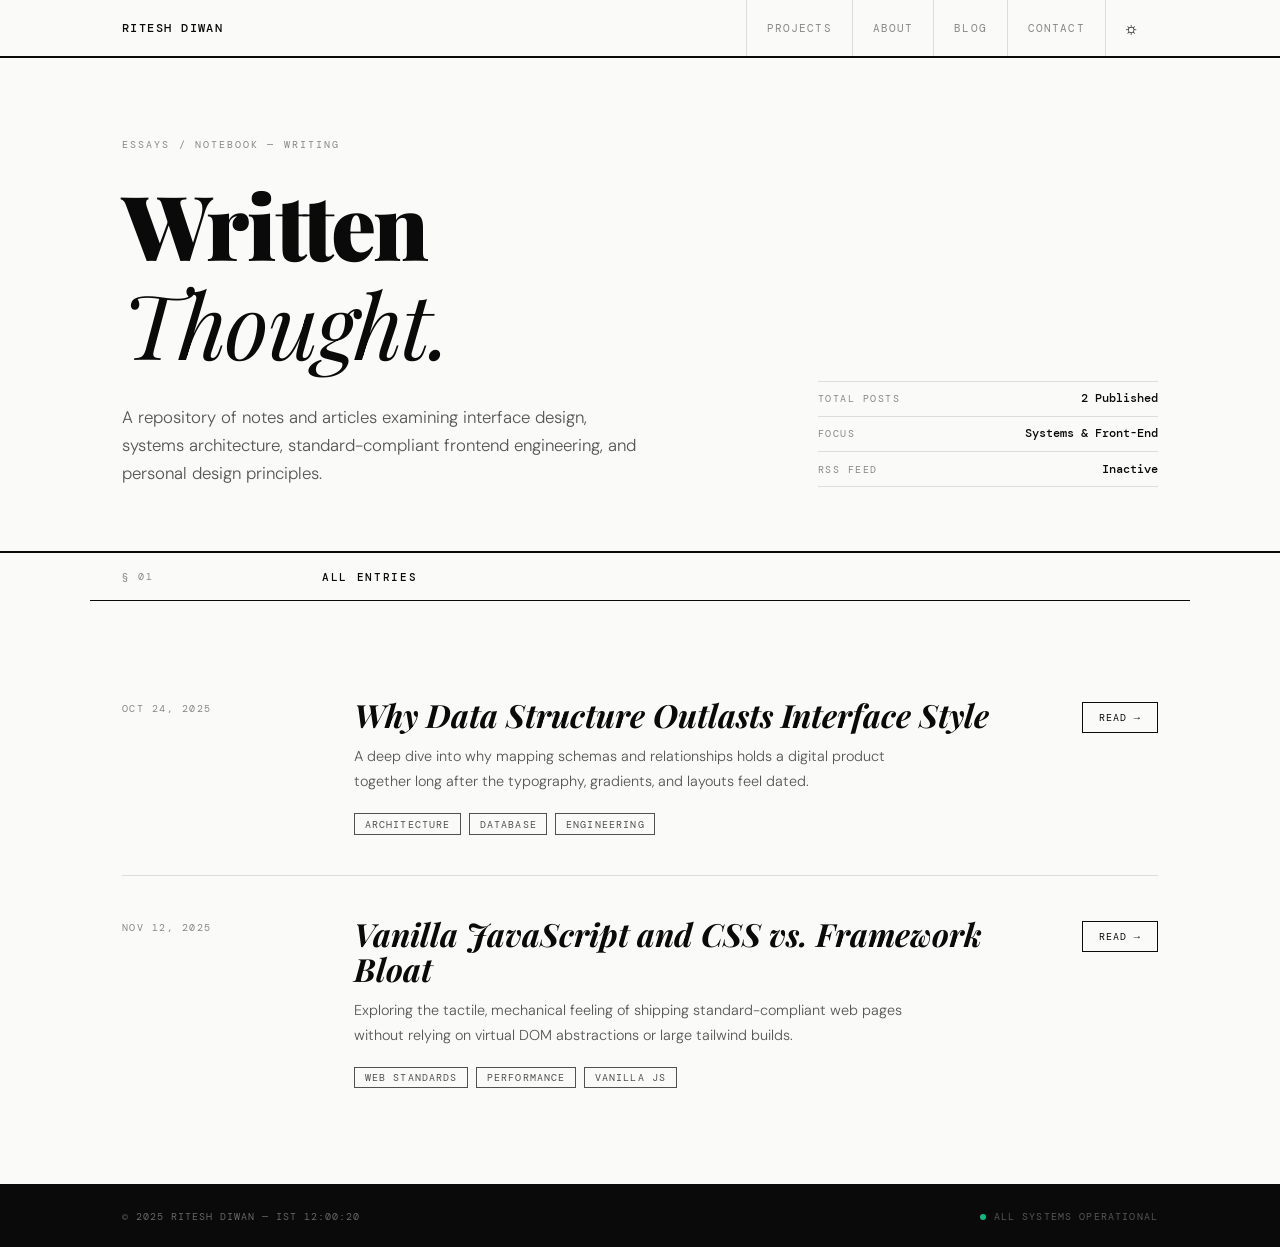
==== blog.html @ bdffebc2 "antigraity changes" ====
<!DOCTYPE html>
<html lang="en">
<head>
    <meta charset="UTF-8">
    <meta name="viewport" content="width=device-width, initial-scale=1.0">
    <title>Ritesh Diwan — Blog</title>
    <link rel="preconnect" href="https://fonts.googleapis.com">
    <link href="https://fonts.googleapis.com/css2?family=DM+Mono:ital,wght@0,300;0,400;0,500;1,300;1,400&family=Playfair+Display:ital,wght@0,400;0,700;0,900;1,400;1,700;1,900&family=DM+Sans:wght@300;400;500&display=swap" rel="stylesheet">
    <style>
        *, *::before, *::after { box-sizing: border-box; margin: 0; padding: 0; }

        :root {
            /* Colors */
            --black: #0a0a0a;
            --white: #fafaf8;
            --grey: #888;
            --light-grey: #ddd;
            --accent: #ff6600;
            --text-main: #0a0a0a;
            --text-muted: #555;
            --header-bg: #fafaf8;
            
            /* Fonts */
            --mono: 'DM Mono', monospace;
            --serif: 'Playfair Display', serif;
            --sans: 'DM Sans', sans-serif;
        }

        body.dark {
            --black: #f0ede8;
            --white: #111110;
            --grey: #666;
            --light-grey: #2a2a2a;
            --accent: #ff6600;
            --text-main: #f0ede8;
            --text-muted: #999;
            --header-bg: #111110;
        }

        html { font-size: 16px; scroll-behavior: smooth; }

        body {
            font-family: var(--sans);
            background: var(--white);
            color: var(--text-main);
            -webkit-font-smoothing: antialiased;
            overflow-x: hidden;
            transition: background-color 0.4s ease, color 0.4s ease;
        }

        header, section, .blog-row, .theme-btn, nav a, .contact-link-row {
            transition: border-color 0.4s ease, background-color 0.4s ease, color 0.4s ease;
        }

        /* HEADER */
        header {
            border-bottom: 2px solid var(--text-main);
            position: sticky;
            top: 0;
            background: var(--header-bg);
            z-index: 100;
        }

        .header-inner {
            max-width: 1100px;
            margin: 0 auto;
            padding: 0 2rem;
            display: grid;
            grid-template-columns: 1fr auto;
            align-items: center;
            height: 56px;
        }

        .site-name {
            font-family: var(--mono);
            font-size: 0.75rem;
            font-weight: 500;
            letter-spacing: 0.12em;
            text-transform: uppercase;
            color: var(--text-main);
            text-decoration: none;
        }

        nav { display: flex; align-items: center; gap: 0; }

        nav a, .theme-btn {
            font-family: var(--mono);
            font-size: 0.7rem;
            letter-spacing: 0.1em;
            text-transform: uppercase;
            color: var(--grey);
            text-decoration: none;
            padding: 0 1.25rem;
            height: 56px;
            display: flex;
            align-items: center;
            border-left: 1px solid var(--light-grey);
            cursor: pointer;
            background: none;
            border-top: none; border-right: none; border-bottom: none;
        }

        nav a:hover, .theme-btn:hover { 
            color: var(--text-main); 
            background: var(--light-grey); 
            opacity: 0.8;
        }

        .theme-btn {
            font-size: 1.1rem;
            color: var(--text-main);
            font-weight: bold;
            transition: transform 0.1s ease;
        }

        .theme-btn:active {
            transform: translateY(2px);
        }

        /* HERO */
        .hero {
            border-bottom: 2px solid var(--text-main);
            padding: 5rem 0 4rem;
        }

        .hero-inner {
            max-width: 1100px;
            margin: 0 auto;
            padding: 0 2rem;
            display: grid;
            grid-template-columns: 1fr 340px;
            gap: 4rem;
            align-items: end;
        }

        .hero-label {
            font-family: var(--mono);
            font-size: 0.65rem;
            letter-spacing: 0.2em;
            text-transform: uppercase;
            color: var(--grey);
            margin-bottom: 1.5rem;
        }

        .hero-name {
            font-family: var(--serif);
            font-size: clamp(3.5rem, 7vw, 6.5rem);
            font-weight: 900;
            line-height: 1.1;
            letter-spacing: -0.02em;
            position: relative;
            display: inline-block;
        }

        .hero-name em { font-style: italic; font-weight: 400; }

        .highlight-box {
            position: absolute;
            background-color: var(--accent);
            z-index: -1;
            left: -0.05em;
            height: 0.9em;
            animation: scannerLoop 6s infinite cubic-bezier(0.65, 0, 0.35, 1);
        }

        @keyframes scannerLoop {
            0%, 5% { width: 0; top: 0.1em; }
            10%, 40% { width: 102%; top: 0.1em; }
            45% { width: 0; top: 0.1em; left: -0.05em; }
            50% { width: 0; top: 1.15em; left: -0.05em; }
            55%, 90% { width: 105%; top: 1.15em; }
            95%, 100% { width: 0; top: 1.15em; }
        }

        .hero-tagline {
            margin-top: 2rem;
            font-size: 1.05rem;
            font-weight: 300;
            line-height: 1.65;
            color: var(--text-muted);
            max-width: 520px;
        }

        .hero-meta-row {
            display: flex;
            justify-content: space-between;
            align-items: baseline;
            padding: 0.6rem 0;
            border-top: 1px solid var(--light-grey);
        }

        .hero-meta-row:last-child { border-bottom: 1px solid var(--light-grey); }

        .meta-label {
            font-family: var(--mono);
            font-size: 0.62rem;
            letter-spacing: 0.15em;
            text-transform: uppercase;
            color: var(--grey);
        }

        .meta-value {
            font-family: var(--mono);
            font-size: 0.72rem;
            font-weight: 500;
        }

        /* SECTION STRUCTURE */
        section { border-bottom: 2px solid var(--text-main); }

        .section-header {
            max-width: 1100px;
            margin: 0 auto;
            padding: 0 2rem;
            display: grid;
            grid-template-columns: 200px 1fr;
            align-items: center;
            height: 48px;
            border-bottom: 1px solid var(--text-main);
        }

        .section-index {
            font-family: var(--mono);
            font-size: 0.62rem;
            letter-spacing: 0.2em;
            text-transform: uppercase;
            color: var(--grey);
        }

        .section-title-label {
            font-family: var(--mono);
            font-size: 0.7rem;
            letter-spacing: 0.15em;
            text-transform: uppercase;
            font-weight: 500;
        }

        .section-body {
            max-width: 1100px;
            margin: 0 auto;
            padding: 3.5rem 2rem;
        }

        /* BLOG LIST */
        .blog-row {
            display: grid;
            grid-template-columns: 200px 1fr auto;
            gap: 2rem;
            align-items: start;
            padding: 2.5rem 0;
            border-bottom: 1px solid var(--light-grey);
            text-decoration: none;
            color: inherit;
        }

        .blog-row:last-child { border-bottom: none; }

        .blog-row:hover .blog-name {
            color: var(--accent);
        }

        .blog-date {
            font-family: var(--mono);
            font-size: 0.62rem;
            letter-spacing: 0.15em;
            color: var(--grey);
            padding-top: 0.3rem;
            text-transform: uppercase;
        }

        .blog-name {
            font-family: var(--serif);
            font-size: 2rem;
            font-weight: 700;
            font-style: italic;
            line-height: 1.1;
            margin-bottom: 0.75rem;
            transition: color 0.2s ease;
        }

        .blog-desc {
            font-size: 0.9rem;
            font-weight: 300;
            line-height: 1.7;
            color: var(--text-muted);
            max-width: 560px;
            margin-bottom: 1.25rem;
        }

        .blog-tags { display: flex; gap: 0.5rem; flex-wrap: wrap; }

        .tag {
            font-family: var(--mono);
            font-size: 0.6rem;
            letter-spacing: 0.12em;
            text-transform: uppercase;
            border: 1px solid var(--text-main);
            padding: 0.2rem 0.6rem;
            opacity: 0.7;
            color: var(--text-main);
        }

        .blog-link {
            font-family: var(--mono);
            font-size: 0.65rem;
            letter-spacing: 0.1em;
            text-transform: uppercase;
            color: var(--text-main);
            text-decoration: none;
            border: 1px solid var(--text-main);
            padding: 0.5rem 1rem;
            white-space: nowrap;
            display: inline-block;
            align-self: start;
            margin-top: 0.3rem;
            transition: background-color 0.2s, color 0.2s;
        }

        .blog-row:hover .blog-link {
            background: var(--text-main);
            color: var(--white);
        }

        /* FOOTER */
        footer { background: var(--black); color: var(--white); transition: background 0.4s ease; }

        .footer-inner {
            max-width: 1100px;
            margin: 0 auto;
            padding: 1.5rem 2rem;
            display: flex;
            justify-content: space-between;
            align-items: center;
        }

        .footer-left {
            font-family: var(--mono);
            font-size: 0.62rem;
            letter-spacing: 0.1em;
            text-transform: uppercase;
            color: #666;
        }

        .footer-dot {
            width: 6px;
            height: 6px;
            background: #10b981;
            border-radius: 50%;
            display: inline-block;
            margin-right: 0.5rem;
            animation: pulse 2s ease-in-out infinite;
        }

        .footer-status {
            font-family: var(--mono);
            font-size: 0.6rem;
            letter-spacing: 0.12em;
            text-transform: uppercase;
            color: #555;
            display: flex;
            align-items: center;
        }

        @keyframes pulse {
            0%, 100% { opacity: 1; }
            50% { opacity: 0.3; }
        }

        /* FADE IN */
        .fade-in {
            opacity: 0;
            transform: translateY(14px);
            transition: opacity 0.55s ease, transform 0.55s ease;
        }

        .fade-in.visible { opacity: 1; transform: translateY(0); }

        /* MOBILE */
        @media (max-width: 768px) {
            .hero-inner { grid-template-columns: 1fr; gap: 2.5rem; }
            .section-header { grid-template-columns: 100px 1fr; }
            .blog-row { grid-template-columns: 1fr; gap: 1rem; }
            nav a { display: none; }
            nav a:last-child, .theme-btn { display: flex; }
            .hero-name { font-size: clamp(2.8rem, 12vw, 4rem); }
        }

        @media (max-width: 480px) {
            .header-inner, .hero-inner, .section-header, .section-body, .footer-inner {
                padding-left: 1.25rem;
                padding-right: 1.25rem;
            }
        }

        @media (prefers-reduced-motion: reduce) {
            .fade-in { opacity: 1; transform: none; transition: none; }
            .footer-dot { animation: none; }
        }
    </style>
</head>
<body>

    <audio id="switchSound" src="click.mp3" preload="auto"></audio>

    <header>
        <div class="header-inner">
            <a href="index.html" class="site-name">Ritesh Diwan</a>
            <nav role="navigation">
                <a href="index.html#projects">Projects</a>
                <a href="index.html#about">About</a>
                <a href="blog.html">Blog</a>
                <a href="index.html#contact">Contact</a>
                <button class="theme-btn" id="themeBtn" aria-label="Toggle dark mode">☼</button>
            </nav>
        </div>
    </header>

    <main>
        <div class="hero">
            <div class="hero-inner">
                <div class="fade-in">
                    <p class="hero-label">Essays / Notebook — Writing</p>
                    <h1 class="hero-name">
                        <div class="highlight-box"></div>
                        Written<br><em>Thought.</em>
                    </h1>
                    <p class="hero-tagline">
                        A repository of notes and articles examining interface design, systems architecture,
                        standard-compliant frontend engineering, and personal design principles.
                    </p>
                </div>
                <div class="fade-in" style="transition-delay:0.15s;">
                    <div class="hero-meta-row">
                        <span class="meta-label">Total Posts</span>
                        <span class="meta-value">2 Published</span>
                    </div>
                    <div class="hero-meta-row">
                        <span class="meta-label">Focus</span>
                        <span class="meta-value">Systems & Front-End</span>
                    </div>
                    <div class="hero-meta-row">
                        <span class="meta-label">RSS Feed</span>
                        <span class="meta-value">Inactive</span>
                    </div>
                </div>
            </div>
        </div>

        <section id="posts">
            <div class="section-header">
                <span class="section-index">§ 01</span>
                <h2 class="section-title-label">All Entries</h2>
            </div>
            <div class="section-body">
                <a href="posts/why-structure-outlasts-style.html" class="blog-row fade-in">
                    <div class="blog-date">OCT 24, 2025</div>
                    <div>
                        <h3 class="blog-name">Why Data Structure Outlasts Interface Style</h3>
                        <p class="blog-desc">
                            A deep dive into why mapping schemas and relationships holds a digital product together long after the typography, gradients, and layouts feel dated.
                        </p>
                        <div class="blog-tags">
                            <span class="tag">Architecture</span>
                            <span class="tag">Database</span>
                            <span class="tag">Engineering</span>
                        </div>
                    </div>
                    <div class="blog-link">Read →</div>
                </a>

                <a href="posts/vanilla-js-vs-framework-bloat.html" class="blog-row fade-in" style="transition-delay: 0.1s;">
                    <div class="blog-date">NOV 12, 2025</div>
                    <div>
                        <h3 class="blog-name">Vanilla JavaScript and CSS vs. Framework Bloat</h3>
                        <p class="blog-desc">
                            Exploring the tactile, mechanical feeling of shipping standard-compliant web pages without relying on virtual DOM abstractions or large tailwind builds.
                        </p>
                        <div class="blog-tags">
                            <span class="tag">Web Standards</span>
                            <span class="tag">Performance</span>
                            <span class="tag">Vanilla JS</span>
                        </div>
                    </div>
                    <div class="blog-link">Read →</div>
                </a>
            </div>
        </section>
    </main>

    <footer>
        <div class="footer-inner">
            <span class="footer-left" id="footerClock">© 2025 Ritesh Diwan</span>
            <span class="footer-status">
                <span class="footer-dot"></span>
                All systems operational
            </span>
        </div>
    </footer>

    <script>
        // Intersection Observer for animations
        const observer = new IntersectionObserver((entries) => {
            entries.forEach(entry => {
                if (entry.isIntersecting) entry.target.classList.add('visible');
            });
        }, { threshold: 0.08 });

        document.querySelectorAll('.fade-in').forEach(el => observer.observe(el));

        // Dark Mode Logic
        const themeBtn = document.getElementById('themeBtn');
        const switchSound = document.getElementById('switchSound');
        const savedTheme = localStorage.getItem('rd-theme');
        
        const updateIcon = (isDark) => {
            themeBtn.textContent = isDark ? '☾' : '☼';
        };

        if (savedTheme === 'dark') { 
            document.body.classList.add('dark'); 
            updateIcon(true);
        }

        themeBtn.addEventListener('click', () => {
            switchSound.currentTime = 0;
            switchSound.play().catch(e => console.log("Sound play blocked by browser."));

            document.body.classList.toggle('dark');
            const isDark = document.body.classList.contains('dark');
            
            updateIcon(isDark);
            localStorage.setItem('rd-theme', isDark ? 'dark' : 'light');
        });

        // Dynamic Footer Clock (IST)
        function updateTime() {
            const footerClock = document.getElementById('footerClock');
            const now = new Date();
            const options = { 
                hour: '2-digit', 
                minute: '2-digit', 
                second: '2-digit',
                timeZone: 'Asia/Kolkata',
                hour12: false 
            };
            const timeString = now.toLocaleTimeString('en-GB', options);
            footerClock.textContent = `© 2025 Ritesh Diwan — IST ${timeString}`;
        }
        setInterval(updateTime, 1000);
        updateTime();
    </script>
</body>
</html>
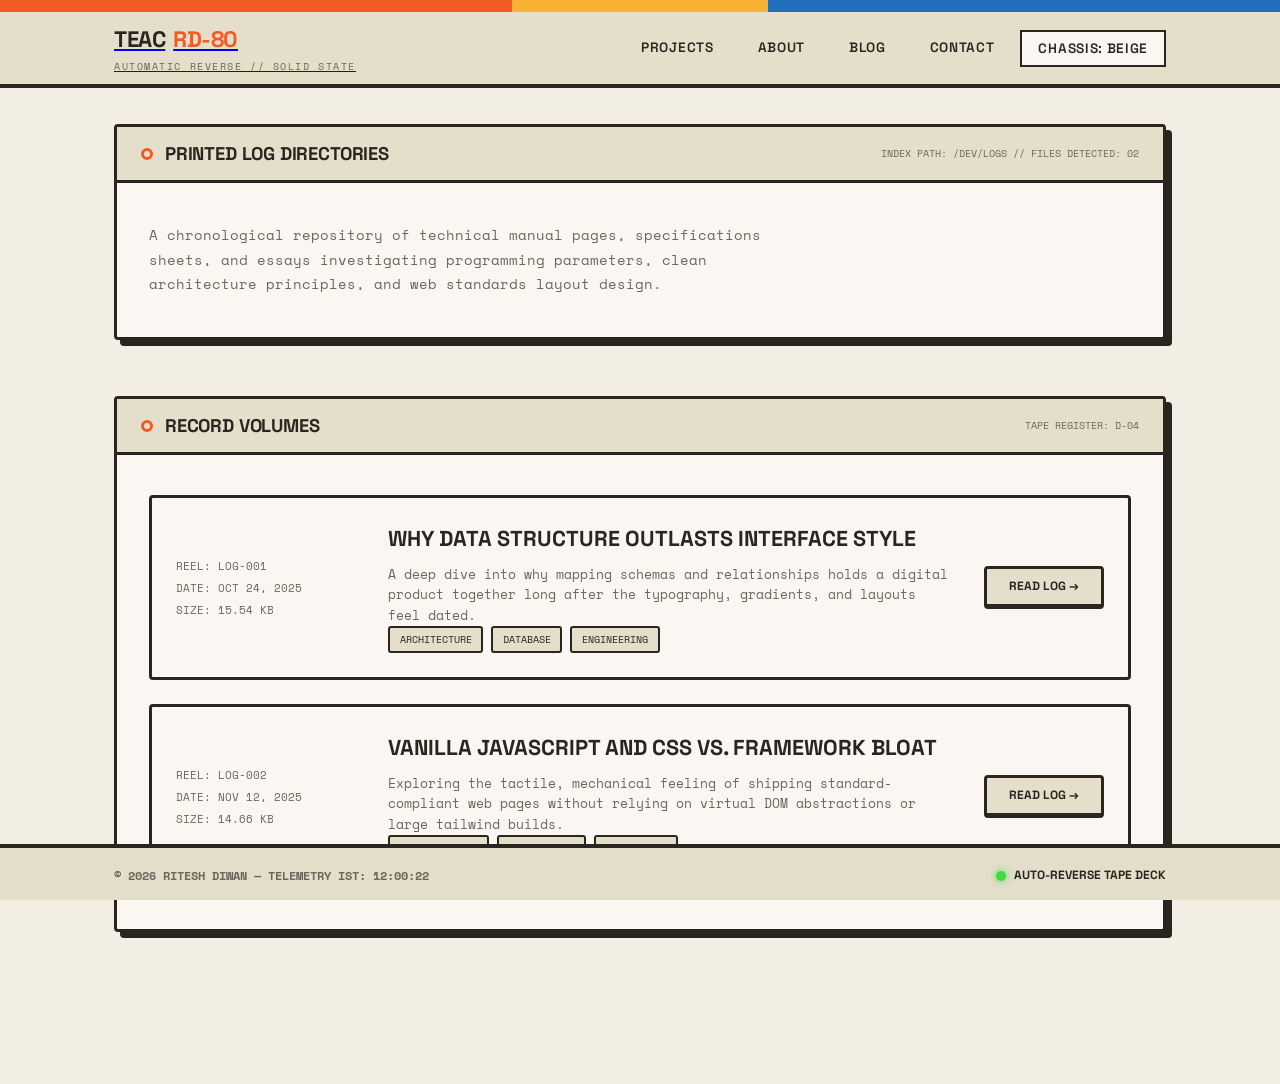
==== commit e89f42fa: "casseteFuturism" ====
--- a/blog.html
+++ b/blog.html
@@ -3,533 +3,146 @@
 <head>
     <meta charset="UTF-8">
     <meta name="viewport" content="width=device-width, initial-scale=1.0">
-    <title>Ritesh Diwan — Blog</title>
-    <link rel="preconnect" href="https://fonts.googleapis.com">
-    <link href="https://fonts.googleapis.com/css2?family=DM+Mono:ital,wght@0,300;0,400;0,500;1,300;1,400&family=Playfair+Display:ital,wght@0,400;0,700;0,900;1,400;1,700;1,900&family=DM+Sans:wght@300;400;500&display=swap" rel="stylesheet">
-    <style>
-        *, *::before, *::after { box-sizing: border-box; margin: 0; padding: 0; }
-
-        :root {
-            /* Colors */
-            --black: #0a0a0a;
-            --white: #fafaf8;
-            --grey: #888;
-            --light-grey: #ddd;
-            --accent: #ff6600;
-            --text-main: #0a0a0a;
-            --text-muted: #555;
-            --header-bg: #fafaf8;
-            
-            /* Fonts */
-            --mono: 'DM Mono', monospace;
-            --serif: 'Playfair Display', serif;
-            --sans: 'DM Sans', sans-serif;
-        }
-
-        body.dark {
-            --black: #f0ede8;
-            --white: #111110;
-            --grey: #666;
-            --light-grey: #2a2a2a;
-            --accent: #ff6600;
-            --text-main: #f0ede8;
-            --text-muted: #999;
-            --header-bg: #111110;
-        }
-
-        html { font-size: 16px; scroll-behavior: smooth; }
-
-        body {
-            font-family: var(--sans);
-            background: var(--white);
-            color: var(--text-main);
-            -webkit-font-smoothing: antialiased;
-            overflow-x: hidden;
-            transition: background-color 0.4s ease, color 0.4s ease;
-        }
-
-        header, section, .blog-row, .theme-btn, nav a, .contact-link-row {
-            transition: border-color 0.4s ease, background-color 0.4s ease, color 0.4s ease;
-        }
-
-        /* HEADER */
-        header {
-            border-bottom: 2px solid var(--text-main);
-            position: sticky;
-            top: 0;
-            background: var(--header-bg);
-            z-index: 100;
-        }
-
-        .header-inner {
-            max-width: 1100px;
-            margin: 0 auto;
-            padding: 0 2rem;
-            display: grid;
-            grid-template-columns: 1fr auto;
-            align-items: center;
-            height: 56px;
-        }
-
-        .site-name {
-            font-family: var(--mono);
-            font-size: 0.75rem;
-            font-weight: 500;
-            letter-spacing: 0.12em;
-            text-transform: uppercase;
-            color: var(--text-main);
-            text-decoration: none;
-        }
-
-        nav { display: flex; align-items: center; gap: 0; }
-
-        nav a, .theme-btn {
-            font-family: var(--mono);
-            font-size: 0.7rem;
-            letter-spacing: 0.1em;
-            text-transform: uppercase;
-            color: var(--grey);
-            text-decoration: none;
-            padding: 0 1.25rem;
-            height: 56px;
-            display: flex;
-            align-items: center;
-            border-left: 1px solid var(--light-grey);
-            cursor: pointer;
-            background: none;
-            border-top: none; border-right: none; border-bottom: none;
-        }
-
-        nav a:hover, .theme-btn:hover { 
-            color: var(--text-main); 
-            background: var(--light-grey); 
-            opacity: 0.8;
-        }
-
-        .theme-btn {
-            font-size: 1.1rem;
-            color: var(--text-main);
-            font-weight: bold;
-            transition: transform 0.1s ease;
-        }
-
-        .theme-btn:active {
-            transform: translateY(2px);
-        }
-
-        /* HERO */
-        .hero {
-            border-bottom: 2px solid var(--text-main);
-            padding: 5rem 0 4rem;
-        }
-
-        .hero-inner {
-            max-width: 1100px;
-            margin: 0 auto;
-            padding: 0 2rem;
-            display: grid;
-            grid-template-columns: 1fr 340px;
-            gap: 4rem;
-            align-items: end;
-        }
-
-        .hero-label {
-            font-family: var(--mono);
-            font-size: 0.65rem;
-            letter-spacing: 0.2em;
-            text-transform: uppercase;
-            color: var(--grey);
-            margin-bottom: 1.5rem;
-        }
-
-        .hero-name {
-            font-family: var(--serif);
-            font-size: clamp(3.5rem, 7vw, 6.5rem);
-            font-weight: 900;
-            line-height: 1.1;
-            letter-spacing: -0.02em;
-            position: relative;
-            display: inline-block;
-        }
-
-        .hero-name em { font-style: italic; font-weight: 400; }
-
-        .highlight-box {
-            position: absolute;
-            background-color: var(--accent);
-            z-index: -1;
-            left: -0.05em;
-            height: 0.9em;
-            animation: scannerLoop 6s infinite cubic-bezier(0.65, 0, 0.35, 1);
-        }
-
-        @keyframes scannerLoop {
-            0%, 5% { width: 0; top: 0.1em; }
-            10%, 40% { width: 102%; top: 0.1em; }
-            45% { width: 0; top: 0.1em; left: -0.05em; }
-            50% { width: 0; top: 1.15em; left: -0.05em; }
-            55%, 90% { width: 105%; top: 1.15em; }
-            95%, 100% { width: 0; top: 1.15em; }
-        }
-
-        .hero-tagline {
-            margin-top: 2rem;
-            font-size: 1.05rem;
-            font-weight: 300;
-            line-height: 1.65;
-            color: var(--text-muted);
-            max-width: 520px;
-        }
-
-        .hero-meta-row {
-            display: flex;
-            justify-content: space-between;
-            align-items: baseline;
-            padding: 0.6rem 0;
-            border-top: 1px solid var(--light-grey);
-        }
-
-        .hero-meta-row:last-child { border-bottom: 1px solid var(--light-grey); }
-
-        .meta-label {
-            font-family: var(--mono);
-            font-size: 0.62rem;
-            letter-spacing: 0.15em;
-            text-transform: uppercase;
-            color: var(--grey);
-        }
-
-        .meta-value {
-            font-family: var(--mono);
-            font-size: 0.72rem;
-            font-weight: 500;
-        }
-
-        /* SECTION STRUCTURE */
-        section { border-bottom: 2px solid var(--text-main); }
-
-        .section-header {
-            max-width: 1100px;
-            margin: 0 auto;
-            padding: 0 2rem;
-            display: grid;
-            grid-template-columns: 200px 1fr;
-            align-items: center;
-            height: 48px;
-            border-bottom: 1px solid var(--text-main);
-        }
-
-        .section-index {
-            font-family: var(--mono);
-            font-size: 0.62rem;
-            letter-spacing: 0.2em;
-            text-transform: uppercase;
-            color: var(--grey);
-        }
-
-        .section-title-label {
-            font-family: var(--mono);
-            font-size: 0.7rem;
-            letter-spacing: 0.15em;
-            text-transform: uppercase;
-            font-weight: 500;
-        }
-
-        .section-body {
-            max-width: 1100px;
-            margin: 0 auto;
-            padding: 3.5rem 2rem;
-        }
-
-        /* BLOG LIST */
-        .blog-row {
-            display: grid;
-            grid-template-columns: 200px 1fr auto;
-            gap: 2rem;
-            align-items: start;
-            padding: 2.5rem 0;
-            border-bottom: 1px solid var(--light-grey);
-            text-decoration: none;
-            color: inherit;
-        }
-
-        .blog-row:last-child { border-bottom: none; }
-
-        .blog-row:hover .blog-name {
-            color: var(--accent);
-        }
-
-        .blog-date {
-            font-family: var(--mono);
-            font-size: 0.62rem;
-            letter-spacing: 0.15em;
-            color: var(--grey);
-            padding-top: 0.3rem;
-            text-transform: uppercase;
-        }
-
-        .blog-name {
-            font-family: var(--serif);
-            font-size: 2rem;
-            font-weight: 700;
-            font-style: italic;
-            line-height: 1.1;
-            margin-bottom: 0.75rem;
-            transition: color 0.2s ease;
-        }
-
-        .blog-desc {
-            font-size: 0.9rem;
-            font-weight: 300;
-            line-height: 1.7;
-            color: var(--text-muted);
-            max-width: 560px;
-            margin-bottom: 1.25rem;
-        }
-
-        .blog-tags { display: flex; gap: 0.5rem; flex-wrap: wrap; }
-
-        .tag {
-            font-family: var(--mono);
-            font-size: 0.6rem;
-            letter-spacing: 0.12em;
-            text-transform: uppercase;
-            border: 1px solid var(--text-main);
-            padding: 0.2rem 0.6rem;
-            opacity: 0.7;
-            color: var(--text-main);
-        }
-
-        .blog-link {
-            font-family: var(--mono);
-            font-size: 0.65rem;
-            letter-spacing: 0.1em;
-            text-transform: uppercase;
-            color: var(--text-main);
-            text-decoration: none;
-            border: 1px solid var(--text-main);
-            padding: 0.5rem 1rem;
-            white-space: nowrap;
-            display: inline-block;
-            align-self: start;
-            margin-top: 0.3rem;
-            transition: background-color 0.2s, color 0.2s;
-        }
-
-        .blog-row:hover .blog-link {
-            background: var(--text-main);
-            color: var(--white);
-        }
-
-        /* FOOTER */
-        footer { background: var(--black); color: var(--white); transition: background 0.4s ease; }
-
-        .footer-inner {
-            max-width: 1100px;
-            margin: 0 auto;
-            padding: 1.5rem 2rem;
-            display: flex;
-            justify-content: space-between;
-            align-items: center;
-        }
-
-        .footer-left {
-            font-family: var(--mono);
-            font-size: 0.62rem;
-            letter-spacing: 0.1em;
-            text-transform: uppercase;
-            color: #666;
-        }
-
-        .footer-dot {
-            width: 6px;
-            height: 6px;
-            background: #10b981;
-            border-radius: 50%;
-            display: inline-block;
-            margin-right: 0.5rem;
-            animation: pulse 2s ease-in-out infinite;
-        }
-
-        .footer-status {
-            font-family: var(--mono);
-            font-size: 0.6rem;
-            letter-spacing: 0.12em;
-            text-transform: uppercase;
-            color: #555;
-            display: flex;
-            align-items: center;
-        }
-
-        @keyframes pulse {
-            0%, 100% { opacity: 1; }
-            50% { opacity: 0.3; }
-        }
-
-        /* FADE IN */
-        .fade-in {
-            opacity: 0;
-            transform: translateY(14px);
-            transition: opacity 0.55s ease, transform 0.55s ease;
-        }
-
-        .fade-in.visible { opacity: 1; transform: translateY(0); }
-
-        /* MOBILE */
-        @media (max-width: 768px) {
-            .hero-inner { grid-template-columns: 1fr; gap: 2.5rem; }
-            .section-header { grid-template-columns: 100px 1fr; }
-            .blog-row { grid-template-columns: 1fr; gap: 1rem; }
-            nav a { display: none; }
-            nav a:last-child, .theme-btn { display: flex; }
-            .hero-name { font-size: clamp(2.8rem, 12vw, 4rem); }
-        }
-
-        @media (max-width: 480px) {
-            .header-inner, .hero-inner, .section-header, .section-body, .footer-inner {
-                padding-left: 1.25rem;
-                padding-right: 1.25rem;
-            }
-        }
-
-        @media (prefers-reduced-motion: reduce) {
-            .fade-in { opacity: 1; transform: none; transition: none; }
-            .footer-dot { animation: none; }
-        }
-    </style>
+    <title>Ritesh Diwan — Document Archives</title>
+    <meta name="description" content="Archival log files and written systems articles by developer Ritesh Diwan.">
+    <link rel="stylesheet" href="style.css">
 </head>
-<body>
+<body class="light-chassis">
 
     <audio id="switchSound" src="click.mp3" preload="auto"></audio>
 
     <header>
         <div class="header-inner">
-            <a href="index.html" class="site-name">Ritesh Diwan</a>
+            <a href="index.html" class="site-logo">
+                <div class="brand">TEAC <span>RD-80</span></div>
+                <span class="brand-model">AUTOMATIC REVERSE // SOLID STATE</span>
+            </a>
             <nav role="navigation">
                 <a href="index.html#projects">Projects</a>
                 <a href="index.html#about">About</a>
                 <a href="blog.html">Blog</a>
                 <a href="index.html#contact">Contact</a>
-                <button class="theme-btn" id="themeBtn" aria-label="Toggle dark mode">☼</button>
+                <button class="theme-btn" id="themeBtn" aria-label="Toggle Light Beige or Dark Charcoal chassis">CHASSIS: BEIGE</button>
             </nav>
         </div>
     </header>
 
     <main>
-        <div class="hero">
-            <div class="hero-inner">
-                <div class="fade-in">
-                    <p class="hero-label">Essays / Notebook — Writing</p>
-                    <h1 class="hero-name">
-                        <div class="highlight-box"></div>
-                        Written<br><em>Thought.</em>
-                    </h1>
-                    <p class="hero-tagline">
-                        A repository of notes and articles examining interface design, systems architecture,
-                        standard-compliant frontend engineering, and personal design principles.
-                    </p>
-                </div>
-                <div class="fade-in" style="transition-delay:0.15s;">
-                    <div class="hero-meta-row">
-                        <span class="meta-label">Total Posts</span>
-                        <span class="meta-value">2 Published</span>
-                    </div>
-                    <div class="hero-meta-row">
-                        <span class="meta-label">Focus</span>
-                        <span class="meta-value">Systems & Front-End</span>
-                    </div>
-                    <div class="hero-meta-row">
-                        <span class="meta-label">RSS Feed</span>
-                        <span class="meta-value">Inactive</span>
-                    </div>
-                </div>
-            </div>
-        </div>
-
-        <section id="posts">
+        <!-- BLOG HERO READOUT -->
+        <section class="fade-in">
             <div class="section-header">
-                <span class="section-index">§ 01</span>
-                <h2 class="section-title-label">All Entries</h2>
+                <h1 class="section-title">PRINTED LOG DIRECTORIES</h1>
+                <span class="section-specs">INDEX PATH: /DEV/LOGS // FILES DETECTED: 02</span>
             </div>
             <div class="section-body">
-                <a href="posts/why-structure-outlasts-style.html" class="blog-row fade-in">
-                    <div class="blog-date">OCT 24, 2025</div>
-                    <div>
-                        <h3 class="blog-name">Why Data Structure Outlasts Interface Style</h3>
-                        <p class="blog-desc">
-                            A deep dive into why mapping schemas and relationships holds a digital product together long after the typography, gradients, and layouts feel dated.
-                        </p>
-                        <div class="blog-tags">
-                            <span class="tag">Architecture</span>
-                            <span class="tag">Database</span>
-                            <span class="tag">Engineering</span>
+                <p style="color:var(--text-muted); font-size:0.9rem; line-height:1.7; max-width:650px;">
+                    A chronological repository of technical manual pages, specifications sheets, and essays 
+                    investigating programming parameters, clean architecture principles, and web standards layout design.
+                </p>
+            </div>
+        </section>
+
+        <!-- PRINTED LOGS RECORDS -->
+        <section class="fade-in">
+            <div class="section-header">
+                <h2 class="section-title">RECORD VOLUMES</h2>
+                <span class="section-specs">TAPE REGISTER: D-04</span>
+            </div>
+            <div class="section-body">
+                <div class="blog-directory">
+                    <a href="posts/why-structure-outlasts-style.html" class="blog-record">
+                        <div class="blog-record-meta">
+                            <span>REEL: LOG-001</span>
+                            <span>DATE: OCT 24, 2025</span>
+                            <span>SIZE: 15.54 KB</span>
                         </div>
-                    </div>
-                    <div class="blog-link">Read →</div>
-                </a>
+                        <div>
+                            <h3 class="blog-record-title">Why Data Structure Outlasts Interface Style</h3>
+                            <p class="blog-record-desc">
+                                A deep dive into why mapping schemas and relationships holds a digital product together long after the typography, gradients, and layouts feel dated.
+                            </p>
+                            <div class="project-tags">
+                                <span class="project-tag">Architecture</span>
+                                <span class="project-tag">Database</span>
+                                <span class="project-tag">Engineering</span>
+                            </div>
+                        </div>
+                        <div class="action-btn" style="padding: 0.5rem 1rem; font-size: 0.75rem; border-bottom-width: 5px;">READ LOG →</div>
+                    </a>
 
-                <a href="posts/vanilla-js-vs-framework-bloat.html" class="blog-row fade-in" style="transition-delay: 0.1s;">
-                    <div class="blog-date">NOV 12, 2025</div>
-                    <div>
-                        <h3 class="blog-name">Vanilla JavaScript and CSS vs. Framework Bloat</h3>
-                        <p class="blog-desc">
-                            Exploring the tactile, mechanical feeling of shipping standard-compliant web pages without relying on virtual DOM abstractions or large tailwind builds.
-                        </p>
-                        <div class="blog-tags">
-                            <span class="tag">Web Standards</span>
-                            <span class="tag">Performance</span>
-                            <span class="tag">Vanilla JS</span>
+                    <a href="posts/vanilla-js-vs-framework-bloat.html" class="blog-record">
+                        <div class="blog-record-meta">
+                            <span>REEL: LOG-002</span>
+                            <span>DATE: NOV 12, 2025</span>
+                            <span>SIZE: 14.66 KB</span>
                         </div>
-                    </div>
-                    <div class="blog-link">Read →</div>
-                </a>
+                        <div>
+                            <h3 class="blog-record-title">Vanilla JavaScript and CSS vs. Framework Bloat</h3>
+                            <p class="blog-record-desc">
+                                Exploring the tactile, mechanical feeling of shipping standard-compliant web pages without relying on virtual DOM abstractions or large tailwind builds.
+                            </p>
+                            <div class="project-tags">
+                                <span class="project-tag">Web Standards</span>
+                                <span class="project-tag">Performance</span>
+                                <span class="project-tag">Vanilla JS</span>
+                            </div>
+                        </div>
+                        <div class="action-btn" style="padding: 0.5rem 1rem; font-size: 0.75rem; border-bottom-width: 5px;">READ LOG →</div>
+                    </a>
+                </div>
             </div>
         </section>
     </main>
 
     <footer>
         <div class="footer-inner">
-            <span class="footer-left" id="footerClock">© 2025 Ritesh Diwan</span>
-            <span class="footer-status">
-                <span class="footer-dot"></span>
-                All systems operational
-            </span>
+            <span class="footer-left" id="footerClock">© 2026 RITESH DIWAN</span>
+            <div class="footer-dot-group">
+                <div class="footer-led"></div>
+                <span>AUTO-REVERSE TAPE DECK</span>
+            </div>
         </div>
     </footer>
 
     <script>
-        // Intersection Observer for animations
+        // Intersection Observer for scroll animations
         const observer = new IntersectionObserver((entries) => {
             entries.forEach(entry => {
-                if (entry.isIntersecting) entry.target.classList.add('visible');
+                if (entry.isIntersecting) {
+                    entry.target.classList.add('visible');
+                }
             });
-        }, { threshold: 0.08 });
+        }, { threshold: 0.05 });
 
         document.querySelectorAll('.fade-in').forEach(el => observer.observe(el));
 
-        // Dark Mode Logic
+        // Switch Sound and Chassis Theme Toggle
         const themeBtn = document.getElementById('themeBtn');
         const switchSound = document.getElementById('switchSound');
-        const savedTheme = localStorage.getItem('rd-theme');
         
-        const updateIcon = (isDark) => {
-            themeBtn.textContent = isDark ? '☾' : '☼';
+        function playClickSound() {
+            switchSound.currentTime = 0;
+            switchSound.play().catch(err => console.log("Audio play blocked."));
+        }
+
+        const applyTheme = (isDark) => {
+            if (isDark) {
+                document.body.classList.add('dark');
+                themeBtn.textContent = "CHASSIS: CHARCOAL";
+            } else {
+                document.body.classList.remove('dark');
+                themeBtn.textContent = "CHASSIS: BEIGE";
+            }
         };
 
-        if (savedTheme === 'dark') { 
-            document.body.classList.add('dark'); 
-            updateIcon(true);
-        }
+        const isDarkDefault = localStorage.getItem('rd-chassis-theme') === 'dark';
+        applyTheme(isDarkDefault);
 
         themeBtn.addEventListener('click', () => {
-            switchSound.currentTime = 0;
-            switchSound.play().catch(e => console.log("Sound play blocked by browser."));
-
-            document.body.classList.toggle('dark');
-            const isDark = document.body.classList.contains('dark');
-            
-            updateIcon(isDark);
-            localStorage.setItem('rd-theme', isDark ? 'dark' : 'light');
+            playClickSound();
+            const currentDark = document.body.classList.contains('dark');
+            applyTheme(!currentDark);
+            localStorage.setItem('rd-chassis-theme', !currentDark ? 'dark' : 'light');
         });
 
         // Dynamic Footer Clock (IST)
@@ -544,7 +157,7 @@
                 hour12: false 
             };
             const timeString = now.toLocaleTimeString('en-GB', options);
-            footerClock.textContent = `© 2025 Ritesh Diwan — IST ${timeString}`;
+            footerClock.textContent = `© 2026 RITESH DIWAN — TELEMETRY IST: ${timeString}`;
         }
         setInterval(updateTime, 1000);
         updateTime();
--- a/style.css
+++ b/style.css
@@ -0,0 +1,1030 @@
+@import url('https://fonts.googleapis.com/css2?family=Space+Grotesk:wght@400;600;700&family=Space+Mono:wght@400;700&display=swap');
+
+*, *::before, *::after {
+    box-sizing: border-box;
+    margin: 0;
+    padding: 0;
+}
+
+/* Base Theme System: Beige Chassis (Light Mode) */
+:root {
+    --bg-color: #f3eee3;
+    --panel-bg: #e5decb;
+    --text-color: #2b2520;
+    --text-muted: #6e655c;
+    --accent-orange: #f25b24;
+    --accent-blue: #226fbe;
+    --border-color: #2b2520;
+    --card-bg: #faf7f2;
+    --shadow-color: rgba(43, 37, 32, 0.15);
+    
+    --deck-bg: #1e1c19;
+    --tape-body: #2f2b28;
+    --tape-label: #dedacb;
+    --tape-accent: #f25b24;
+    
+    --font-header: 'Space Grotesk', sans-serif;
+    --font-mono: 'Space Mono', monospace;
+}
+
+/* Charcoal Deck Theme (Dark Mode) */
+body.dark {
+    --bg-color: #1a1c1e;
+    --panel-bg: #272a2e;
+    --text-color: #e5e9f0;
+    --text-muted: #8e96a3;
+    --accent-orange: #ff6e3b;
+    --accent-blue: #00d2ff;
+    --border-color: #e5e9f0;
+    --card-bg: #202327;
+    --shadow-color: rgba(0, 0, 0, 0.4);
+    
+    --deck-bg: #0a0b0d;
+    --tape-body: #1c1d1f;
+    --tape-label: #3a3e45;
+    --tape-accent: #00d2ff;
+}
+
+/* Global Styles */
+html {
+    font-size: 16px;
+    scroll-behavior: smooth;
+    background-color: var(--bg-color);
+}
+
+body {
+    font-family: var(--font-mono);
+    font-weight: 400;
+    background-color: var(--bg-color);
+    color: var(--text-color);
+    -webkit-font-smoothing: antialiased;
+    overflow-x: hidden;
+    padding-bottom: 6rem;
+    line-height: 1.6;
+    transition: background-color 0.3s ease, color 0.3s ease, border-color 0.3s ease;
+}
+
+/* Tape Deck Stripe Detail across the top of body */
+body::before {
+    content: "";
+    display: block;
+    position: fixed;
+    top: 0; left: 0; right: 0;
+    height: 12px;
+    background: linear-gradient(90deg, 
+        var(--accent-orange) 0%, var(--accent-orange) 40%, 
+        #f8b133 40%, #f8b133 60%, 
+        var(--accent-blue) 60%, var(--accent-blue) 100%
+    );
+    z-index: 1000;
+}
+
+/* HEADER & DECK BRANDING */
+header {
+    background: var(--panel-bg);
+    border-bottom: 4px solid var(--border-color);
+    position: sticky;
+    top: 12px;
+    z-index: 999;
+}
+
+.header-inner {
+    max-width: 1100px;
+    margin: 0 auto;
+    padding: 0 1.5rem;
+    display: grid;
+    grid-template-columns: 1fr auto;
+    align-items: center;
+    height: 72px;
+}
+
+.site-logo {
+    display: flex;
+    flex-direction: column;
+}
+
+.site-logo .brand {
+    font-family: var(--font-header);
+    font-size: 1.4rem;
+    font-weight: 700;
+    letter-spacing: -0.02em;
+    text-transform: uppercase;
+    color: var(--text-color);
+    display: flex;
+    align-items: baseline;
+    gap: 0.5rem;
+}
+
+.site-logo .brand span {
+    color: var(--accent-orange);
+}
+
+.site-logo .brand-model {
+    font-family: var(--font-mono);
+    font-size: 0.65rem;
+    letter-spacing: 0.15em;
+    text-transform: uppercase;
+    color: var(--text-muted);
+}
+
+nav {
+    display: flex;
+    align-items: center;
+    gap: 0.5rem;
+}
+
+nav a, .theme-btn {
+    font-family: var(--font-header);
+    font-size: 0.85rem;
+    font-weight: 600;
+    text-transform: uppercase;
+    letter-spacing: 0.05em;
+    color: var(--text-color);
+    text-decoration: none;
+    padding: 0.5rem 1rem;
+    border: 2px solid transparent;
+    cursor: pointer;
+    background: none;
+    transition: all 0.2s ease;
+}
+
+nav a:hover, .theme-btn:hover {
+    border-color: var(--border-color);
+    background-color: rgba(43, 37, 32, 0.05);
+}
+
+body.dark nav a:hover, body.dark .theme-btn:hover {
+    background-color: rgba(229, 233, 240, 0.05);
+}
+
+.theme-btn {
+    display: flex;
+    align-items: center;
+    gap: 0.5rem;
+    background-color: var(--card-bg);
+    border: 2px solid var(--border-color);
+}
+
+/* MAIN LAYOUT STRUCTURE */
+main {
+    max-width: 1100px;
+    margin: 3rem auto 0;
+    padding: 0 1.5rem;
+}
+
+/* Modular hardware panels */
+section {
+    margin-bottom: 3.5rem;
+    background: var(--card-bg);
+    border: 3px solid var(--border-color);
+    box-shadow: 6px 6px 0 var(--border-color);
+    position: relative;
+    border-radius: 4px;
+}
+
+.section-header {
+    background: var(--panel-bg);
+    border-bottom: 3px solid var(--border-color);
+    padding: 0.75rem 1.5rem;
+    display: flex;
+    justify-content: space-between;
+    align-items: center;
+}
+
+.section-title {
+    font-family: var(--font-header);
+    font-size: 1.15rem;
+    font-weight: 700;
+    letter-spacing: -0.01em;
+    text-transform: uppercase;
+    color: var(--text-color);
+    display: flex;
+    align-items: center;
+    gap: 0.75rem;
+}
+
+.section-title::before {
+    content: "";
+    display: inline-block;
+    width: 12px;
+    height: 12px;
+    border: 3px solid var(--accent-orange);
+    border-radius: 50%;
+}
+
+.section-specs {
+    font-family: var(--font-mono);
+    font-size: 0.65rem;
+    color: var(--text-muted);
+    text-transform: uppercase;
+}
+
+.section-body {
+    padding: 2.5rem 2rem;
+}
+
+/* HERO COMPONENT: PHYSICAL CASSETTE DECK */
+.deck-grid {
+    display: grid;
+    grid-template-columns: 1fr 360px;
+    gap: 2rem;
+    margin-bottom: 4rem;
+}
+
+@media (max-width: 860px) {
+    .deck-grid {
+        grid-template-columns: 1fr;
+    }
+}
+
+/* Cassette Player Drive Chassis */
+.tape-player-chassis {
+    background-color: var(--panel-bg);
+    border: 3px solid var(--border-color);
+    box-shadow: 8px 8px 0 var(--border-color);
+    border-radius: 6px;
+    padding: 2rem;
+    display: flex;
+    flex-direction: column;
+    gap: 1.5rem;
+}
+
+/* Cassette window cavity */
+.tape-window {
+    background-color: var(--deck-bg);
+    border: 3px solid var(--border-color);
+    border-radius: 4px;
+    height: 200px;
+    position: relative;
+    overflow: hidden;
+    display: flex;
+    align-items: center;
+    justify-content: center;
+    box-shadow: inset 0 0 20px rgba(0,0,0,0.8);
+}
+
+/* Cassette Tape Graphic */
+.cassette-tape {
+    width: 290px;
+    height: 160px;
+    background-color: var(--tape-body);
+    border: 3px solid var(--border-color);
+    border-radius: 8px;
+    position: relative;
+    padding: 10px;
+    display: flex;
+    flex-direction: column;
+    justify-content: space-between;
+    transition: background-color 0.3s;
+}
+
+/* Tape label sticker */
+.tape-sticker {
+    background-color: var(--tape-label);
+    border: 2px solid var(--border-color);
+    border-radius: 4px;
+    height: 85px;
+    width: 100%;
+    position: relative;
+    padding: 8px;
+    display: flex;
+    flex-direction: column;
+    justify-content: space-between;
+}
+
+/* Horizontal stripe on label */
+.tape-stripe {
+    height: 8px;
+    background: var(--tape-accent);
+    width: 100%;
+    margin-top: 4px;
+}
+
+.tape-title {
+    font-family: var(--font-header);
+    font-size: 0.75rem;
+    font-weight: 700;
+    text-transform: uppercase;
+    letter-spacing: 0.05em;
+    color: #2b2520;
+    text-align: center;
+    word-break: break-all;
+}
+
+/* Spool spindles */
+.tape-spools {
+    display: flex;
+    justify-content: space-around;
+    width: 140px;
+    margin: 0 auto;
+    position: absolute;
+    top: 50%;
+    left: 50%;
+    transform: translate(-50%, -50%);
+}
+
+.spool {
+    width: 42px;
+    height: 42px;
+    border-radius: 50%;
+    background-color: var(--deck-bg);
+    border: 3px solid var(--border-color);
+    position: relative;
+    display: flex;
+    align-items: center;
+    justify-content: center;
+}
+
+.spool-gears {
+    width: 20px;
+    height: 20px;
+    border: 3px dashed var(--border-color);
+    border-radius: 50%;
+}
+
+/* Spin animation applied dynamically when playing */
+@keyframes spin {
+    0% { transform: rotate(0deg); }
+    100% { transform: rotate(360deg); }
+}
+
+.playing .spool-gears {
+    animation: spin 3s infinite linear;
+}
+
+/* Mechanical tape keys */
+.control-deck {
+    display: grid;
+    grid-template-columns: repeat(5, 1fr);
+    gap: 0.5rem;
+    background: var(--bg-color);
+    padding: 0.75rem;
+    border: 3px solid var(--border-color);
+    border-radius: 4px;
+}
+
+.key-btn {
+    background-color: var(--panel-bg);
+    border: 3px solid var(--border-color);
+    border-bottom: 8px solid var(--border-color);
+    border-radius: 4px;
+    font-family: var(--font-header);
+    font-size: 0.7rem;
+    font-weight: 700;
+    color: var(--text-color);
+    padding: 0.5rem 0.25rem;
+    cursor: pointer;
+    text-transform: uppercase;
+    text-align: center;
+    transition: all 0.1s ease;
+    user-select: none;
+}
+
+.key-btn:active, .key-btn.active {
+    border-bottom: 2px solid var(--border-color);
+    transform: translateY(6px);
+    background-color: var(--card-bg);
+}
+
+.key-btn.play-btn.active {
+    border-color: var(--accent-orange);
+    color: var(--accent-orange);
+}
+
+/* SIDE SPEC SHEET (MANUAL DETAILS) */
+.specs-panel {
+    background-color: var(--card-bg);
+    border: 3px solid var(--border-color);
+    border-radius: 4px;
+    padding: 2rem;
+    display: flex;
+    flex-direction: column;
+    gap: 1.5rem;
+}
+
+.specs-title {
+    font-family: var(--font-header);
+    font-size: 1.1rem;
+    font-weight: 700;
+    text-transform: uppercase;
+    border-bottom: 3px solid var(--border-color);
+    padding-bottom: 0.5rem;
+    color: var(--text-color);
+}
+
+.spec-line {
+    display: flex;
+    justify-content: space-between;
+    align-items: baseline;
+    border-bottom: 1px dashed var(--text-muted);
+    padding-bottom: 0.5rem;
+}
+
+.spec-line:last-of-type {
+    border-bottom: none;
+}
+
+.spec-label {
+    font-size: 0.7rem;
+    color: var(--text-muted);
+    text-transform: uppercase;
+    letter-spacing: 0.05em;
+}
+
+.spec-value {
+    font-size: 0.8rem;
+    font-weight: 700;
+}
+
+.spec-value a {
+    color: var(--text-color);
+    text-decoration: none;
+    border-bottom: 2px solid var(--accent-orange);
+}
+
+.spec-value a:hover {
+    color: var(--accent-orange);
+}
+
+/* VU METERS (Dynamic visual feedback) */
+.vu-meter-group {
+    background-color: var(--deck-bg);
+    border: 2px solid var(--border-color);
+    border-radius: 4px;
+    padding: 0.75rem;
+    display: flex;
+    flex-direction: column;
+    gap: 0.5rem;
+}
+
+.vu-meter-label {
+    font-family: var(--font-header);
+    font-size: 0.55rem;
+    color: var(--text-muted);
+    text-transform: uppercase;
+    letter-spacing: 0.1em;
+}
+
+.vu-channel {
+    display: flex;
+    gap: 3px;
+    height: 12px;
+}
+
+.vu-segment {
+    flex-grow: 1;
+    background-color: #2b2520;
+    transition: background-color 0.1s ease;
+}
+
+/* Segment color sets */
+.vu-segment.green-lvl.active { background-color: #33ff33; box-shadow: 0 0 4px #33ff33; }
+.vu-segment.yellow-lvl.active { background-color: #ffff33; box-shadow: 0 0 4px #ffff33; }
+.vu-segment.red-lvl.active { background-color: #ff3333; box-shadow: 0 0 4px #ff3333; }
+
+/* PROJECT DRIVE SECTORS */
+.project-grid {
+    display: flex;
+    flex-direction: column;
+    gap: 2.5rem;
+}
+
+.project-block {
+    background-color: var(--card-bg);
+    border: 3px solid var(--border-color);
+    border-radius: 4px;
+    overflow: hidden;
+}
+
+.project-block-header {
+    background-color: var(--panel-bg);
+    border-bottom: 3px solid var(--border-color);
+    padding: 0.75rem 1.25rem;
+    display: flex;
+    justify-content: space-between;
+    align-items: center;
+    font-family: var(--font-mono);
+    font-size: 0.7rem;
+    color: var(--text-muted);
+    text-transform: uppercase;
+}
+
+.project-block-body {
+    padding: 2rem;
+    display: grid;
+    grid-template-columns: 1fr 180px;
+    gap: 2rem;
+}
+
+@media (max-width: 768px) {
+    .project-block-body {
+        grid-template-columns: 1fr;
+    }
+}
+
+.project-info {
+    display: flex;
+    flex-direction: column;
+    gap: 1rem;
+}
+
+.project-name {
+    font-family: var(--font-header);
+    font-size: 1.6rem;
+    font-weight: 700;
+    text-transform: uppercase;
+    color: var(--text-color);
+    letter-spacing: -0.01em;
+}
+
+.project-desc {
+    font-size: 0.85rem;
+    color: var(--text-muted);
+    line-height: 1.7;
+}
+
+.project-tags {
+    display: flex;
+    flex-wrap: wrap;
+    gap: 0.5rem;
+}
+
+.project-tag {
+    font-family: var(--font-mono);
+    font-size: 0.65rem;
+    color: var(--text-color);
+    border: 2px solid var(--border-color);
+    padding: 0.2rem 0.6rem;
+    background-color: var(--panel-bg);
+    border-radius: 3px;
+    text-transform: uppercase;
+}
+
+.project-btn-col {
+    display: flex;
+    align-items: center;
+    justify-content: center;
+}
+
+.action-btn {
+    display: inline-block;
+    width: 100%;
+    text-align: center;
+    font-family: var(--font-header);
+    font-size: 0.8rem;
+    font-weight: 700;
+    text-transform: uppercase;
+    text-decoration: none;
+    color: var(--text-color);
+    background-color: var(--panel-bg);
+    border: 3px solid var(--border-color);
+    border-bottom: 8px solid var(--border-color);
+    padding: 0.75rem 1.25rem;
+    border-radius: 4px;
+    cursor: pointer;
+    transition: all 0.1s ease;
+}
+
+.action-btn:active {
+    border-bottom: 3px solid var(--border-color);
+    transform: translateY(5px);
+}
+
+.action-btn:hover {
+    background-color: var(--accent-orange);
+    color: #fff;
+    border-color: var(--border-color);
+}
+
+/* ABOUT DETAILS & PRINCIPLES */
+.about-grid {
+    display: grid;
+    grid-template-columns: 1fr 1fr;
+    gap: 2.5rem;
+}
+
+@media (max-width: 860px) {
+    .about-grid {
+        grid-template-columns: 1fr;
+    }
+}
+
+.about-bio {
+    font-size: 0.9rem;
+    color: var(--text-muted);
+    display: flex;
+    flex-direction: column;
+    gap: 1.25rem;
+}
+
+.about-bio strong {
+    color: var(--text-color);
+}
+
+.principles-deck {
+    display: flex;
+    flex-direction: column;
+    gap: 0.75rem;
+}
+
+.principle-card {
+    border: 2px solid var(--border-color);
+    background-color: var(--panel-bg);
+    border-radius: 4px;
+    padding: 0.75rem 1rem;
+}
+
+.principle-header {
+    font-family: var(--font-header);
+    font-weight: 700;
+    color: var(--text-color);
+    text-transform: uppercase;
+    display: flex;
+    gap: 0.5rem;
+    font-size: 0.8rem;
+    margin-bottom: 0.25rem;
+}
+
+.principle-desc {
+    font-size: 0.75rem;
+    color: var(--text-muted);
+}
+
+/* SKILLS DIALS / PROGRESS BLOCKS */
+.skills-grid {
+    display: grid;
+    grid-template-columns: repeat(auto-fill, minmax(240px, 1fr));
+    gap: 1.25rem;
+    margin-top: 2rem;
+    padding-top: 2rem;
+    border-top: 3px solid var(--border-color);
+}
+
+.skill-slot {
+    border: 2px solid var(--border-color);
+    background-color: var(--card-bg);
+    border-radius: 4px;
+    padding: 1rem;
+    display: flex;
+    flex-direction: column;
+    gap: 0.5rem;
+}
+
+.skill-header {
+    display: flex;
+    justify-content: space-between;
+    font-family: var(--font-header);
+    font-weight: 700;
+    font-size: 0.85rem;
+    text-transform: uppercase;
+}
+
+.skill-gauge {
+    height: 14px;
+    background-color: var(--panel-bg);
+    border: 2px solid var(--border-color);
+    border-radius: 3px;
+    overflow: hidden;
+    position: relative;
+}
+
+.skill-fill {
+    height: 100%;
+    background-color: var(--accent-orange);
+    transition: width 1s ease-out;
+}
+
+/* CONTACT PANELS */
+.contact-grid {
+    display: grid;
+    grid-template-columns: 1fr 1fr;
+    gap: 2.5rem;
+}
+
+@media (max-width: 768px) {
+    .contact-grid {
+        grid-template-columns: 1fr;
+    }
+}
+
+.contact-quote {
+    font-family: var(--font-header);
+    font-size: 1.8rem;
+    font-weight: 700;
+    line-height: 1.3;
+    text-transform: uppercase;
+    color: var(--text-color);
+    border-left: 6px solid var(--accent-orange);
+    padding-left: 1.5rem;
+}
+
+.contact-links-list {
+    display: flex;
+    flex-direction: column;
+    gap: 0.75rem;
+}
+
+.contact-button {
+    display: flex;
+    justify-content: space-between;
+    align-items: center;
+    background-color: var(--panel-bg);
+    border: 3px solid var(--border-color);
+    border-bottom: 6px solid var(--border-color);
+    border-radius: 4px;
+    padding: 0.75rem 1.25rem;
+    text-decoration: none;
+    color: var(--text-color);
+    font-family: var(--font-header);
+    font-weight: 700;
+    font-size: 0.9rem;
+    text-transform: uppercase;
+    transition: all 0.1s ease;
+}
+
+.contact-button:active {
+    border-bottom: 3px solid var(--border-color);
+    transform: translateY(3px);
+}
+
+.contact-button:hover {
+    background-color: var(--accent-blue);
+    color: #fff;
+}
+
+.contact-lbl {
+    color: var(--text-muted);
+}
+
+.contact-button:hover .contact-lbl {
+    color: #fff;
+}
+
+/* BLOG DIRECTORY INDEX LIST */
+.blog-directory {
+    display: flex;
+    flex-direction: column;
+    gap: 1.5rem;
+}
+
+.blog-record {
+    border: 3px solid var(--border-color);
+    border-radius: 4px;
+    background-color: var(--card-bg);
+    text-decoration: none;
+    color: var(--text-color);
+    display: grid;
+    grid-template-columns: 180px 1fr 120px;
+    gap: 2rem;
+    padding: 1.5rem;
+    align-items: center;
+    transition: border-color 0.2s ease, transform 0.2s ease;
+}
+
+@media (max-width: 768px) {
+    .blog-record {
+        grid-template-columns: 1fr;
+        gap: 1rem;
+    }
+}
+
+.blog-record:hover {
+    border-color: var(--accent-orange);
+    transform: translate(-2px, -2px);
+    box-shadow: 4px 4px 0 var(--border-color);
+}
+
+.blog-record-meta {
+    font-family: var(--font-mono);
+    font-size: 0.7rem;
+    color: var(--text-muted);
+    display: flex;
+    flex-direction: column;
+    gap: 0.25rem;
+    text-transform: uppercase;
+}
+
+.blog-record-title {
+    font-family: var(--font-header);
+    font-size: 1.35rem;
+    font-weight: 700;
+    color: var(--text-color);
+    text-transform: uppercase;
+    margin-bottom: 0.5rem;
+}
+
+.blog-record-desc {
+    font-size: 0.8rem;
+    color: var(--text-muted);
+    line-height: 1.6;
+}
+
+/* BLOG WRITING CONTENT CONTAINER */
+.post-chassis {
+    max-width: 800px;
+    margin: 3rem auto;
+    background-color: var(--card-bg);
+    border: 3px solid var(--border-color);
+    box-shadow: 6px 6px 0 var(--border-color);
+    border-radius: 4px;
+    padding: 3rem 2.5rem;
+}
+
+@media (max-width: 768px) {
+    .post-chassis {
+        padding: 1.5rem 1.25rem;
+    }
+}
+
+.back-action {
+    display: inline-flex;
+    align-items: center;
+    gap: 0.5rem;
+    font-family: var(--font-header);
+    font-weight: 700;
+    font-size: 0.8rem;
+    color: var(--text-muted);
+    text-decoration: none;
+    text-transform: uppercase;
+    margin-bottom: 2.5rem;
+}
+
+.back-action:hover {
+    color: var(--accent-orange);
+}
+
+.post-head {
+    border-bottom: 3px solid var(--border-color);
+    padding-bottom: 1.5rem;
+    margin-bottom: 2rem;
+}
+
+.post-details {
+    font-family: var(--font-mono);
+    font-size: 0.75rem;
+    color: var(--text-muted);
+    text-transform: uppercase;
+    display: flex;
+    gap: 1.5rem;
+    margin-bottom: 0.75rem;
+}
+
+.post-headline {
+    font-family: var(--font-header);
+    font-size: 2.2rem;
+    font-weight: 700;
+    line-height: 1.2;
+    text-transform: uppercase;
+    color: var(--text-color);
+}
+
+.post-body {
+    font-size: 0.95rem;
+    line-height: 1.8;
+    color: var(--text-color);
+}
+
+.post-body p {
+    margin-bottom: 1.5rem;
+}
+
+.post-body h2 {
+    font-family: var(--font-header);
+    font-size: 1.5rem;
+    font-weight: 700;
+    color: var(--text-color);
+    margin-top: 2.5rem;
+    margin-bottom: 1rem;
+    text-transform: uppercase;
+    border-bottom: 2px solid var(--border-color);
+    padding-bottom: 0.25rem;
+}
+
+.post-body h3 {
+    font-family: var(--font-header);
+    font-size: 1.2rem;
+    font-weight: 700;
+    color: var(--text-color);
+    margin-top: 2rem;
+    margin-bottom: 0.75rem;
+    text-transform: uppercase;
+}
+
+.post-body ul, .post-body ol {
+    margin-bottom: 1.5rem;
+    padding-left: 2rem;
+}
+
+.post-body li {
+    margin-bottom: 0.5rem;
+}
+
+.post-body blockquote {
+    border-left: 5px solid var(--accent-orange);
+    background-color: var(--panel-bg);
+    padding: 1rem 1.5rem;
+    margin: 2rem 0;
+    font-family: var(--font-header);
+    font-weight: 600;
+    font-style: italic;
+    color: var(--text-color);
+    border-radius: 0 4px 4px 0;
+}
+
+.post-body code {
+    font-family: var(--font-mono);
+    font-size: 0.85em;
+    background-color: var(--panel-bg);
+    padding: 0.2rem 0.4rem;
+    border-radius: 3px;
+    border: 1px solid var(--border-color);
+}
+
+.post-body pre {
+    background-color: var(--deck-bg);
+    color: #f8f9fa;
+    padding: 1.25rem;
+    border-radius: 4px;
+    overflow-x: auto;
+    margin: 2rem 0;
+    border: 2px solid var(--border-color);
+}
+
+.post-body pre code {
+    background: transparent;
+    padding: 0;
+    border: none;
+    color: inherit;
+    font-size: 0.8rem;
+}
+
+/* SYSTEM FOOTER */
+footer {
+    background: var(--panel-bg);
+    border-top: 4px solid var(--border-color);
+    position: fixed;
+    bottom: 0; left: 0; right: 0;
+    height: 56px;
+    z-index: 998;
+}
+
+.footer-inner {
+    max-width: 1100px;
+    margin: 0 auto;
+    padding: 0 1.5rem;
+    display: flex;
+    justify-content: space-between;
+    align-items: center;
+    height: 56px;
+}
+
+.footer-left {
+    font-family: var(--font-mono);
+    font-size: 0.75rem;
+    font-weight: 700;
+    text-transform: uppercase;
+    color: var(--text-muted);
+}
+
+.footer-dot-group {
+    display: flex;
+    align-items: center;
+    gap: 0.5rem;
+    font-family: var(--font-header);
+    font-size: 0.75rem;
+    font-weight: 700;
+    text-transform: uppercase;
+    color: var(--text-color);
+}
+
+.footer-led {
+    width: 10px;
+    height: 10px;
+    border-radius: 50%;
+    background-color: #3fdb3f;
+    box-shadow: 0 0 8px #3fdb3f;
+    animation: status-blink 1.5s infinite steps(2);
+}
+
+@keyframes status-blink {
+    0% { opacity: 1; }
+    50% { opacity: 0.3; }
+}
+
+/* Animations */
+.fade-in {
+    opacity: 0;
+    transform: translateY(15px);
+    transition: opacity 0.4s ease, transform 0.4s ease;
+}
+
+.fade-in.visible {
+    opacity: 1;
+    transform: translateY(0);
+}
+
+@media (prefers-reduced-motion: reduce) {
+    .fade-in { opacity: 1; transform: none; transition: none; }
+    .footer-led { animation: none; }
+    .playing .spool-gears { animation: none; }
+}
